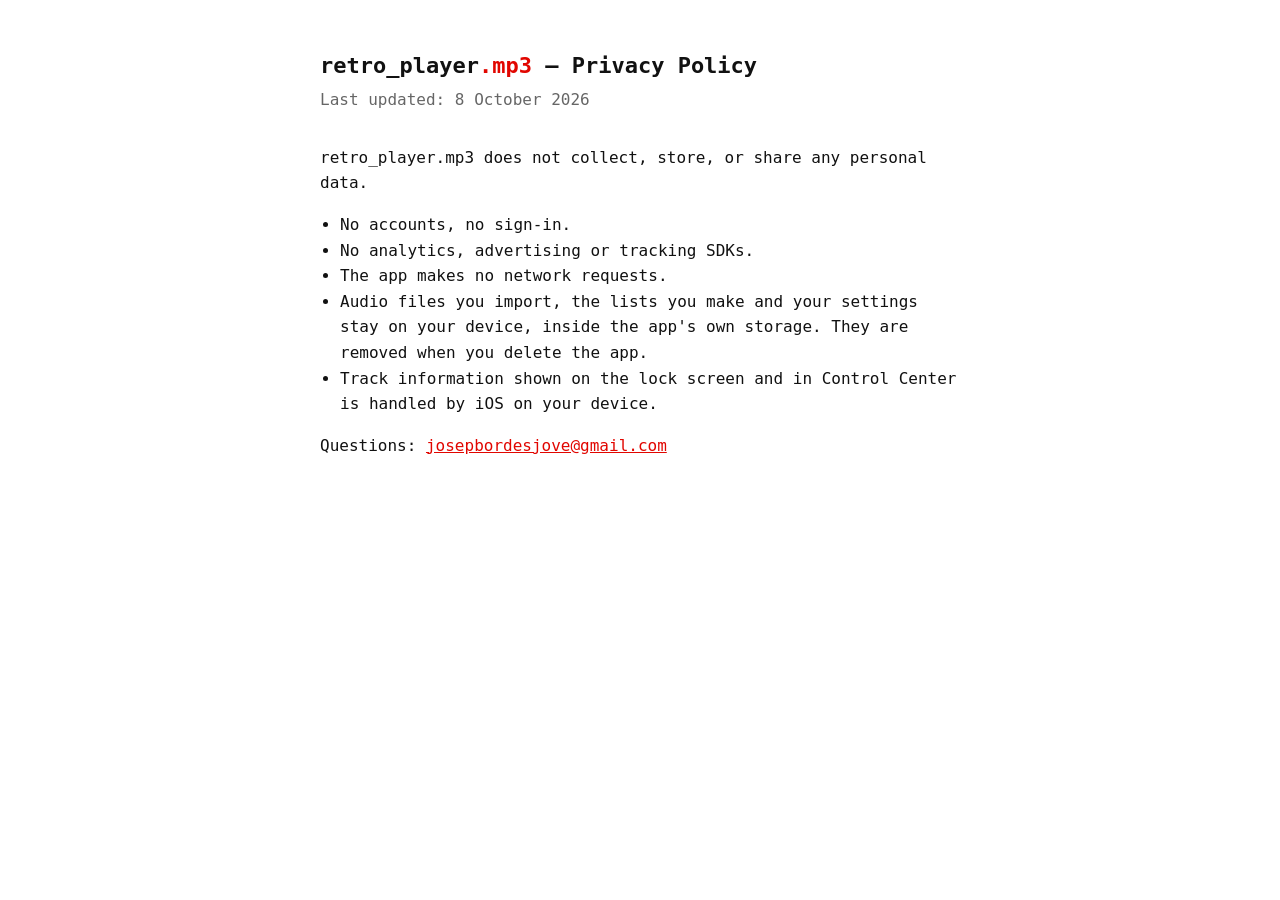
==== privacy.html @ 1ed69915 "Privacy policy and support pages Co-Authored-By: Claude Opus 5.5 <noreply@anthropic.com>" ====
<!doctype html><html lang="en"><head><meta charset="utf-8"><meta name="viewport" content="width=device-width,initial-scale=1"><title>retro_player.mp3 — Privacy Policy</title><link rel="stylesheet" href="style.css"></head><body>
<h1>retro_player<span>.mp3</span> — Privacy Policy</h1>
<p class="meta">Last updated: 8 October 2026</p>
<p>retro_player.mp3 does not collect, store, or share any personal data.</p>
<ul>
<li>No accounts, no sign-in.</li>
<li>No analytics, advertising or tracking SDKs.</li>
<li>The app makes no network requests.</li>
<li>Audio files you import, the lists you make and your settings stay on your device, inside the app's own storage. They are removed when you delete the app.</li>
<li>Track information shown on the lock screen and in Control Center is handled by iOS on your device.</li>
</ul>
<p>Questions: <a href="mailto:josepbordesjove@gmail.com">josepbordesjove@gmail.com</a></p>
</body></html>
---- style.css ----
:root{--bg:#fff;--fg:#111;--mute:#666;--red:#e10600}
@media (prefers-color-scheme:dark){:root{--bg:#000;--fg:#f2f2f2;--mute:#999}}
body{background:var(--bg);color:var(--fg);font:16px/1.6 ui-monospace,Menlo,monospace;max-width:640px;margin:0 auto;padding:48px 16px}
h1{font-size:22px;margin:0 0 4px}h1 span{color:var(--red)}
p.meta{color:var(--mute);margin:0 0 32px}a{color:var(--red)}ul{padding-left:20px}
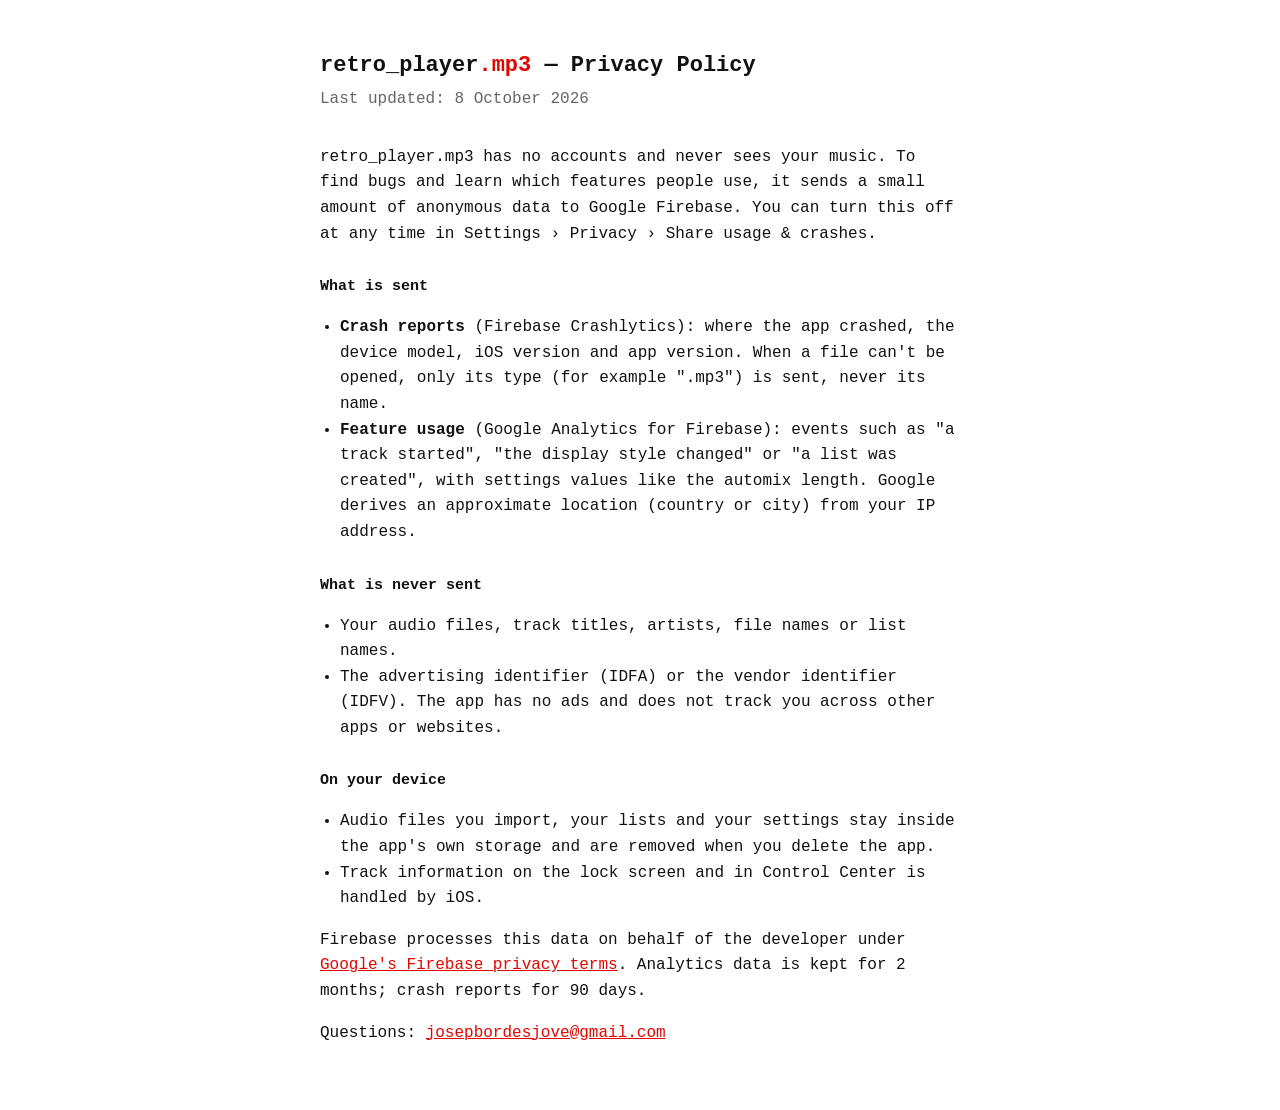
==== commit b54e91dd: "Privacy policy: Firebase Analytics and Crashlytics Co-Authored-By: Claude Opus 5.5 <noreply@anthropi" ====
--- a/privacy.html
+++ b/privacy.html
@@ -1,13 +1,22 @@
 <!doctype html><html lang="en"><head><meta charset="utf-8"><meta name="viewport" content="width=device-width,initial-scale=1"><title>retro_player.mp3 — Privacy Policy</title><link rel="stylesheet" href="style.css"></head><body>
 <h1>retro_player<span>.mp3</span> — Privacy Policy</h1>
 <p class="meta">Last updated: 8 October 2026</p>
-<p>retro_player.mp3 does not collect, store, or share any personal data.</p>
+<p>retro_player.mp3 has no accounts and never sees your music. To find bugs and learn which features people use, it sends a small amount of anonymous data to Google Firebase. You can turn this off at any time in Settings › Privacy › Share usage &amp; crashes.</p>
+<h2>What is sent</h2>
 <ul>
-<li>No accounts, no sign-in.</li>
-<li>No analytics, advertising or tracking SDKs.</li>
-<li>The app makes no network requests.</li>
-<li>Audio files you import, the lists you make and your settings stay on your device, inside the app's own storage. They are removed when you delete the app.</li>
-<li>Track information shown on the lock screen and in Control Center is handled by iOS on your device.</li>
+<li><b>Crash reports</b> (Firebase Crashlytics): where the app crashed, the device model, iOS version and app version. When a file can't be opened, only its type (for example ".mp3") is sent, never its name.</li>
+<li><b>Feature usage</b> (Google Analytics for Firebase): events such as "a track started", "the display style changed" or "a list was created", with settings values like the automix length. Google derives an approximate location (country or city) from your IP address.</li>
 </ul>
+<h2>What is never sent</h2>
+<ul>
+<li>Your audio files, track titles, artists, file names or list names.</li>
+<li>The advertising identifier (IDFA) or the vendor identifier (IDFV). The app has no ads and does not track you across other apps or websites.</li>
+</ul>
+<h2>On your device</h2>
+<ul>
+<li>Audio files you import, your lists and your settings stay inside the app's own storage and are removed when you delete the app.</li>
+<li>Track information on the lock screen and in Control Center is handled by iOS.</li>
+</ul>
+<p>Firebase processes this data on behalf of the developer under <a href="https://firebase.google.com/support/privacy">Google's Firebase privacy terms</a>. Analytics data is kept for 2 months; crash reports for 90 days.</p>
 <p>Questions: <a href="mailto:josepbordesjove@gmail.com">josepbordesjove@gmail.com</a></p>
 </body></html>
--- a/style.css
+++ b/style.css
@@ -3,3 +3,4 @@
 body{background:var(--bg);color:var(--fg);font:16px/1.6 ui-monospace,Menlo,monospace;max-width:640px;margin:0 auto;padding:48px 16px}
 h1{font-size:22px;margin:0 0 4px}h1 span{color:var(--red)}
 p.meta{color:var(--mute);margin:0 0 32px}a{color:var(--red)}ul{padding-left:20px}
+h2{font-size:15px;margin:28px 0 4px}
